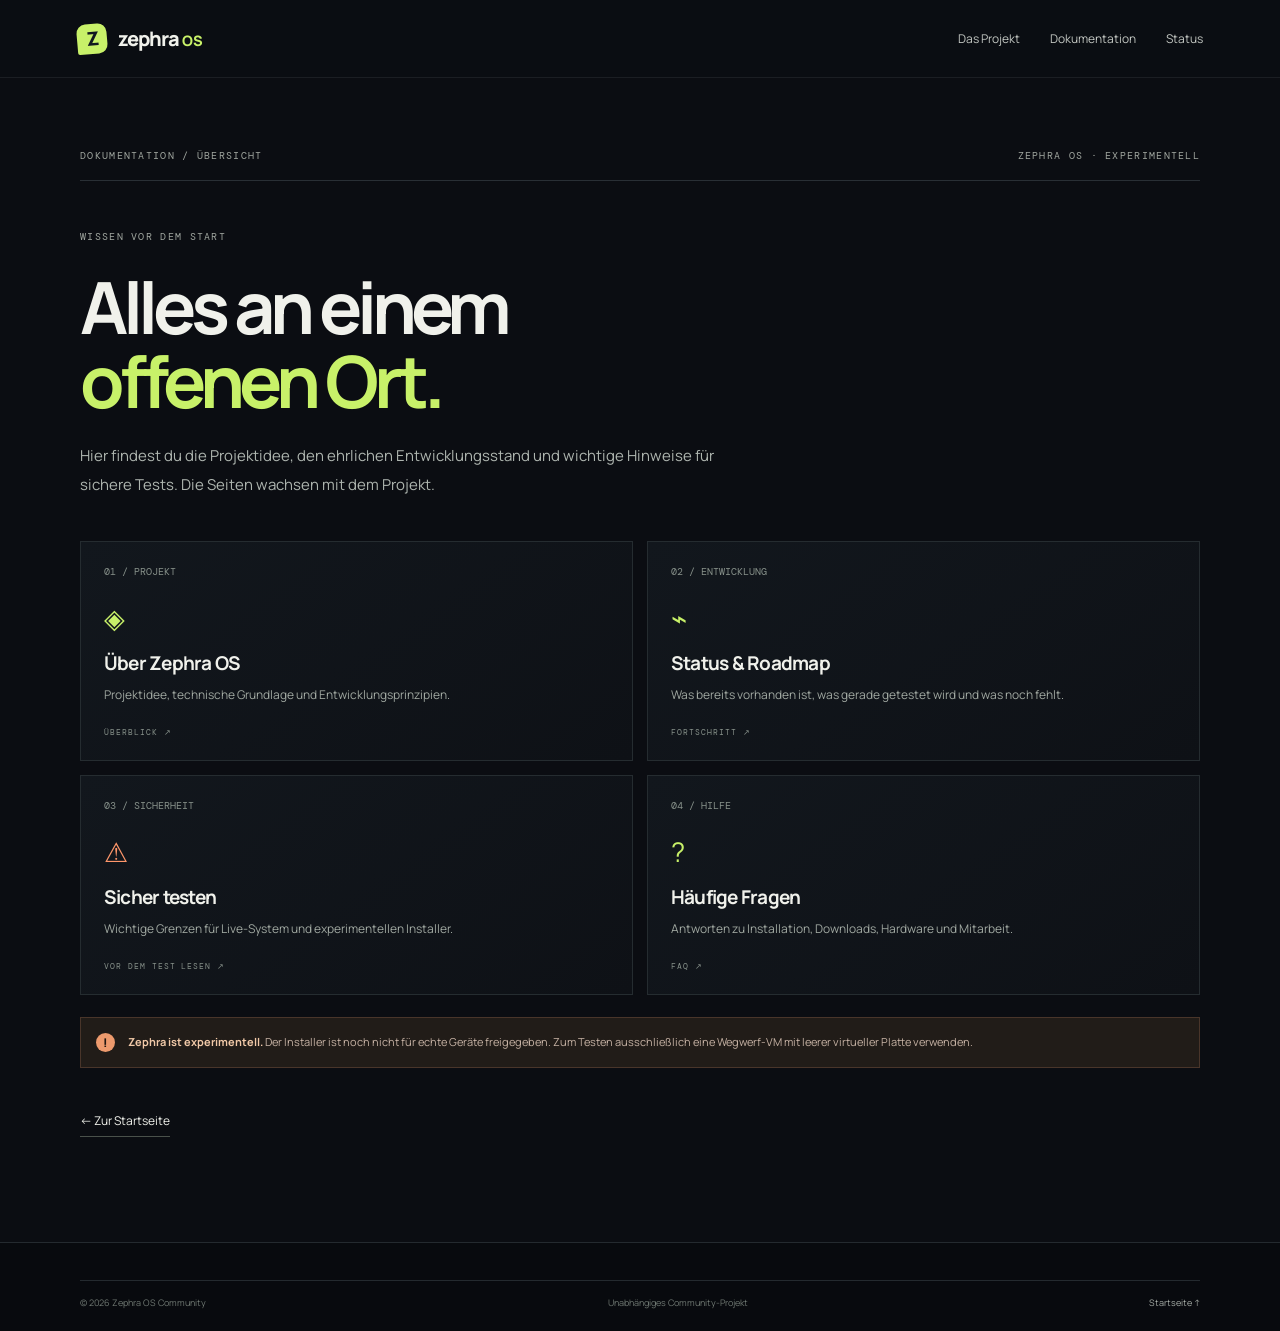
==== website/docs/index.html @ 23c3d2d5 "Add Zephra OS website" ====
<!doctype html>
<html lang="de"><head><meta charset="utf-8"/><meta name="viewport" content="width=device-width, initial-scale=1"/><meta name="description" content="Dokumentation, Projektstatus und sichere Testhinweise für Zephra OS."/><meta name="theme-color" content="#0b0d12"/><title>Dokumentation — Zephra OS</title><link rel="canonical" href="https://zephtor.org/docs/"/><link rel="icon" href="../assets/favicon.svg" type="image/svg+xml"/><link rel="preconnect" href="https://fonts.googleapis.com"/><link rel="preconnect" href="https://fonts.gstatic.com" crossorigin/><link href="https://fonts.googleapis.com/css2?family=DM+Mono:wght@400;500&family=Manrope:wght@400;500;600;700;800&display=swap" rel="stylesheet"/><link rel="stylesheet" href="../styles.css"/><script src="../script.js" defer></script></head>
<body><a class="skip-link" href="#main">Zum Inhalt springen</a><header class="site-header"><a class="brand" href="../"><span class="brand-mark" aria-hidden="true">Z</span><span>zephra<span class="brand-os">OS</span></span></a><button class="menu-toggle" type="button" aria-expanded="false" aria-controls="site-nav" aria-label="Menü öffnen"><span></span><span></span><span></span></button><nav class="site-nav" id="site-nav" aria-label="Hauptnavigation"><a href="../#vision">Das Projekt</a><a href="./">Dokumentation</a><a href="../#status">Status</a></nav></header>
<main class="section-wrap doc-page" id="main"><div class="section-kicker"><span>DOKUMENTATION / ÜBERSICHT</span><span>ZEPhRA OS · EXPERIMENTELL</span></div><div class="doc-intro"><p class="eyebrow">WISSEN VOR DEM START</p><h1>Alles an einem<br/><span class="accent-text">offenen Ort.</span></h1><p class="doc-lead">Hier findest du die Projektidee, den ehrlichen Entwicklungsstand und wichtige Hinweise für sichere Tests. Die Seiten wachsen mit dem Projekt.</p></div><div class="doc-card-grid"><a class="doc-card" href="about.html"><span class="feature-number">01 / PROJEKT</span><span class="doc-card-icon">◈</span><h2>Über Zephra OS</h2><p>Projektidee, technische Grundlage und Entwicklungsprinzipien.</p><span class="card-tag">ÜBERBLICK ↗</span></a><a class="doc-card" href="status.html"><span class="feature-number">02 / ENTWICKLUNG</span><span class="doc-card-icon">⌁</span><h2>Status & Roadmap</h2><p>Was bereits vorhanden ist, was gerade getestet wird und was noch fehlt.</p><span class="card-tag">FORTSCHRITT ↗</span></a><a class="doc-card doc-card-warning" href="testing.html"><span class="feature-number">03 / SICHERHEIT</span><span class="doc-card-icon">⚠</span><h2>Sicher testen</h2><p>Wichtige Grenzen für Live-System und experimentellen Installer.</p><span class="card-tag">VOR DEM TEST LESEN ↗</span></a><a class="doc-card" href="faq.html"><span class="feature-number">04 / HILFE</span><span class="doc-card-icon">?</span><h2>Häufige Fragen</h2><p>Antworten zu Installation, Downloads, Hardware und Mitarbeit.</p><span class="card-tag">FAQ ↗</span></a></div><div class="safety-note"><span aria-hidden="true">!</span><p><strong>Zephra ist experimentell.</strong> Der Installer ist noch nicht für echte Geräte freigegeben. Zum Testen ausschließlich eine Wegwerf-VM mit leerer virtueller Platte verwenden.</p></div><p class="doc-back"><a class="text-link" href="../">← Zur Startseite</a></p></main><footer class="site-footer"><div class="footer-bottom"><span>© <span id="year">
2026</span> Zephra OS Community</span><span>Unabhängiges Community-Projekt</span><a href="../">Startseite ↑</a></div></footer></body></html>
---- website/styles.css ----
/* Zephra OS — responsive, static website styles. */
:root{color-scheme:dark;--bg:#0b0d12;--panel:#11151c;--text:#f0f1eb;--muted:#a0a69f;--line:#292f35;--lime:#c8f169;--mint:#91e5ba;--orange:#ff976b;--font:'Manrope',system-ui,sans-serif;--mono:'DM Mono',monospace}*{box-sizing:border-box}html{scroll-behavior:smooth;scroll-padding-top:90px}body{margin:0;background:var(--bg);color:var(--text);font-family:var(--font);font-size:15px;line-height:1.65;-webkit-font-smoothing:antialiased}a{color:inherit;text-decoration:none}button{font:inherit}a:focus-visible,button:focus-visible,summary:focus-visible{outline:2px solid var(--lime);outline-offset:4px}.skip-link{position:absolute;left:12px;top:-60px;z-index:20;background:var(--lime);color:#111;padding:10px 16px}.skip-link:focus{top:12px}.sr-only{position:absolute;width:1px;height:1px;padding:0;margin:-1px;overflow:hidden;clip:rect(0,0,0,0);white-space:nowrap;border:0}.site-header{height:78px;padding:0 clamp(22px,6vw,100px);display:flex;align-items:center;justify-content:space-between;border-bottom:1px solid rgba(255,255,255,.07);position:relative;z-index:10;background:rgba(11,13,18,.96)}.brand{display:inline-flex;align-items:center;gap:11px;font-size:20px;font-weight:800;letter-spacing:-1px}.brand-mark{width:30px;height:30px;display:grid;place-items:center;background:var(--lime);color:#111820;border-radius:9px 9px 9px 2px;font-weight:800;font-size:19px;transform:rotate(-5deg)}.brand-os{color:var(--lime);font-size:.72em;margin-left:3px;letter-spacing:.04em}.site-nav{display:flex;align-items:center;gap:30px;color:#c3c7c2;font-size:12px}.site-nav>a:not(.nav-cta):hover,.footer-links a:hover{color:var(--lime)}.nav-cta{border:1px solid #3b4144;border-radius:5px;padding:9px 15px;color:var(--text)}.nav-cta span{color:var(--lime);margin-left:8px}.menu-toggle{display:none}.section-wrap{width:min(1120px,calc(100% - 48px));margin-inline:auto}.hero{min-height:610px;padding:102px 0 70px;position:relative;display:grid;grid-template-columns:1.02fr .98fr;align-items:center;overflow:hidden}.hero-copy{position:relative;z-index:2}.eyebrow,.section-kicker{font-family:var(--mono);font-size:10px;letter-spacing:.13em;color:var(--muted);text-transform:uppercase}.eyebrow{display:flex;align-items:center;gap:10px;margin:0 0 25px}.live-dot,.badge-dot{display:inline-block;width:7px;height:7px;border-radius:50%;background:var(--lime);box-shadow:0 0 12px #c8f16977}.hero h1{font-size:clamp(54px,7vw,88px);line-height:.99;letter-spacing:-.075em;margin:0 0 25px;font-weight:700}.hero h1 span,.accent-text{color:var(--lime)}.hero-lead{font-size:16px;line-height:1.8;max-width:490px;color:#b6bcb6;margin:0}.hero-actions{display:flex;align-items:center;gap:20px;margin-top:31px}.button{display:inline-flex;align-items:center;gap:21px;padding:13px 18px;border-radius:4px;font-size:12px;font-weight:700;transition:transform .2s,background .2s}.button:hover{transform:translateY(-2px)}.button-primary{background:var(--lime);color:#11180d}.button-primary span{font-size:17px}.button-quiet{color:#d4d8d2;padding-inline:4px}.hero-note{margin-top:28px;font-size:11px;color:#89918c}.hero-note span{color:var(--orange);padding-right:7px}.hero-art{height:410px;position:relative;display:grid;place-items:center;isolation:isolate}.hero-art:before{content:"";position:absolute;inset:17% 8%;z-index:-1;background:radial-gradient(ellipse at center,#79bc9b19,transparent 66%)}.orbit{position:absolute;border:1px solid rgba(190,223,196,.12);border-radius:50%;transform:rotate(-25deg)}.orbit-one{width:350px;height:170px}.orbit-two{width:410px;height:220px;transform:rotate(29deg)}.orbit-three{width:280px;height:280px;border-style:dashed;opacity:.55}.planet{width:170px;height:170px;position:relative;border-radius:50%;display:grid;place-items:center;background:radial-gradient(circle at 35% 26%,#e7ffae 0,#c8f169 23%,#6eaa77 65%,#34564d 100%);box-shadow:0 0 80px #a9e98630,inset -16px -20px 35px #193a3880,inset 10px 9px 20px #fff4}.planet:before,.planet:after{content:"";position:absolute;border-radius:50%;background:#244d43;opacity:.45;filter:blur(1px)}.planet:before{width:44px;height:21px;left:26px;top:48px;transform:rotate(-30deg)}.planet:after{width:27px;height:16px;right:31px;bottom:39px}.planet-core{font-size:66px;line-height:1;font-weight:800;letter-spacing:-.1em;color:#17251d;text-shadow:0 1px #fff4;transform:rotate(-8deg);z-index:1}.planet-glint{position:absolute;left:34px;top:22px;width:28px;height:12px;background:#fff9;border-radius:100%;filter:blur(7px);transform:rotate(-36deg)}.star{position:absolute;color:var(--lime)}.star-a{top:18%;right:22%;font-size:23px}.star-b{bottom:19%;left:13%;font-size:17px;color:var(--mint)}.star-c{top:27%;left:15%;font-size:45px;color:#f3a980}.art-label{position:absolute;font-family:var(--mono);font-size:9px;letter-spacing:.11em;color:#9ba69f}.art-label span{color:var(--lime);padding-left:7px}.label-top{top:17%;left:7%}.label-bottom{bottom:17%;right:7%}.hero-index{position:absolute;bottom:23px;left:0;display:flex;align-items:center;gap:13px;color:#77817b;font:9px var(--mono);letter-spacing:.12em}.hero-index>span:first-child{color:var(--lime)}.index-line{width:36px;height:1px;background:#48504a}.ticker{overflow:hidden;border-block:1px solid var(--line);background:#0e1116}.ticker-track{display:flex;align-items:center;justify-content:space-around;gap:40px;min-width:780px;padding:15px;color:#a5aaa5;font:10px var(--mono);letter-spacing:.16em}.ticker i{font-style:normal;color:var(--lime);font-size:15px}.vision-section{padding-top:104px;padding-bottom:105px}.section-kicker{display:flex;justify-content:space-between;border-bottom:1px solid var(--line);padding-bottom:15px}.vision-grid{display:grid;grid-template-columns:1fr .8fr;gap:8%;align-items:end;padding:43px 0 58px}.vision-grid h2,.status-heading h2,.docs-cta h2,.faq-preview-grid h2{font-size:clamp(39px,5vw,61px);letter-spacing:-.065em;line-height:1.06;margin:0;font-weight:600}.vision-grid h2 em,.status-heading h2 em,.docs-cta h2 em,.faq-preview-grid h2 em{color:var(--lime);font-style:normal}.vision-copy p{color:#aeb5af;font-size:14px;line-height:1.85;margin:0 0 19px;max-width:470px}.text-link{display:inline-block;font-size:12px;color:var(--text);border-bottom:1px solid #4a514b;padding-bottom:5px}.text-link span{color:var(--lime);padding-left:10px}.feature-grid{display:grid;grid-template-columns:repeat(3,1fr);gap:14px}.feature-card{min-height:235px;padding:23px 22px 20px;border:1px solid #252c30;background:linear-gradient(145deg,#12171d,#0e1116);position:relative}.feature-number{font:10px var(--mono);color:#87918a}.feature-icon{height:48px;display:flex;align-items:center;font-size:31px;color:var(--lime);margin-top:15px}.icon-window{color:#a5e3bf}.icon-crosshair{color:#d0f17e}.icon-pulse{color:#ff9a72}.feature-card h3{font-size:15px;margin:10px 0 8px;letter-spacing:-.03em}.feature-card p{font-size:11px;color:#9da69f;line-height:1.8;margin:0 0 28px}.card-tag{font:8px var(--mono);color:#87918a;letter-spacing:.12em}.status-section{background:#11151a;border-block:1px solid #22282d;padding:78px 0 82px}.status-inner .section-kicker{border-color:#2a3136}.status-heading{display:flex;justify-content:space-between;align-items:end;padding:43px 0 33px}.status-heading>div:first-child>p,.docs-cta>div>p{max-width:435px;color:#a5ada6;font-size:13px;line-height:1.8;margin:16px 0 0}.status-badge{font:9px var(--mono);letter-spacing:.12em;color:#aeb8b0;border:1px solid #353e3a;padding:13px 15px;line-height:2}.status-badge .badge-dot{margin-right:7px;width:6px;height:6px}.status-badge strong{font-weight:400;color:var(--lime);letter-spacing:.04em}.status-list{border-top:1px solid #30373b}.status-row{display:grid;grid-template-columns:38px 1fr auto;align-items:center;gap:15px;padding:19px 7px;border-bottom:1px solid #30373b}.status-symbol{font-size:16px}.status-symbol.done{color:var(--mint)}.status-symbol.progress{color:var(--orange)}.status-symbol.todo{color:#77817a}.status-row h3{font-size:13px;margin:0 0 3px}.status-row p{font-size:11px;color:#929b94;margin:0}.status-label{font:8px var(--mono);letter-spacing:.08em;color:var(--mint);text-align:right}.status-warn{color:var(--orange)}.status-muted{color:#87918a}.safety-note{display:flex;gap:13px;align-items:flex-start;margin-top:22px;padding:15px;background:#211c18;border:1px solid #49352a;color:#c6b2a4}.safety-note>span{display:grid;place-items:center;flex:0 0 19px;height:19px;border-radius:50%;background:#ed9a6d;color:#211711;font-weight:800;font-size:12px}.safety-note p{font-size:11px;line-height:1.7;margin:0}.safety-note strong{color:#f1c9a8}.safety-note a{color:#f1c9a8;text-decoration:underline;text-underline-offset:3px}.status-link{margin-top:22px}.docs-section{padding-top:95px;padding-bottom:100px}.docs-cta{display:flex;justify-content:space-between;align-items:center;padding-top:42px;gap:35px}.cta-actions{display:flex;align-items:center;gap:20px;flex-wrap:wrap;justify-content:flex-end;flex-shrink:0}.faq-preview{background:#0e1116;border-block:1px solid #22282d;padding:76px 0 82px}.faq-preview-grid{display:grid;grid-template-columns:.8fr 1.2fr;gap:9%;padding-top:40px}.faq-preview-grid>div{display:grid;gap:0}.faq-preview details,.faq-list details{border-bottom:1px solid #30373b;padding:16px 0}.faq-preview details:first-child,.faq-list details:first-child{border-top:1px solid #30373b}.faq-preview summary,.faq-list summary{cursor:pointer;list-style:none;font-size:13px;font-weight:600;position:relative;padding-right:28px}.faq-preview summary::-webkit-details-marker,.faq-list summary::-webkit-details-marker{display:none}.faq-preview summary:after,.faq-list summary:after{content:'+';position:absolute;right:4px;top:-3px;color:var(--lime);font:20px var(--mono)}.faq-preview details[open] summary:after,.faq-list details[open] summary:after{content:'−'}.faq-preview details p,.faq-list details p{font-size:12px;line-height:1.85;color:#a3aaa4;margin:12px 25px 0 0}.faq-preview .text-link{justify-self:start;margin-top:23px}.site-footer{padding:37px clamp(24px,6vw,100px) 20px;background:#080a0e;border-top:1px solid #242a2f}.footer-main{max-width:1120px;margin:0 auto 32px;display:grid;grid-template-columns:1fr 1.2fr 1.5fr;align-items:center;gap:24px}.footer-main>p{font-size:11px;line-height:1.8;color:#818b84}.footer-links{display:flex;justify-content:flex-end;gap:16px;flex-wrap:wrap;font-size:10px;color:#a7aea8}.footer-bottom{max-width:1120px;margin:auto;border-top:1px solid #242a2f;padding-top:15px;display:flex;justify-content:space-between;gap:15px;color:#6f7872;font-size:9px}.footer-bottom a{color:#a7aea8}.doc-page{padding-top:70px;padding-bottom:90px}.doc-intro{max-width:760px;padding:48px 0 42px}.doc-intro h1,.doc-article h1{font-size:clamp(44px,7vw,72px);line-height:1.03;letter-spacing:-.07em;margin:0 0 24px}.doc-lead{max-width:680px;color:#aeb5af;font-size:15px;line-height:1.9;margin:0}.doc-card-grid{display:grid;grid-template-columns:repeat(2,1fr);gap:14px}.doc-card{min-height:220px;padding:23px;border:1px solid #252c30;background:linear-gradient(145deg,#12171d,#0e1116);display:flex;flex-direction:column;align-items:flex-start;transition:border-color .2s,transform .2s}.doc-card:hover{border-color:#67744f;transform:translateY(-2px)}.doc-card-icon{font-size:27px;color:var(--lime);margin:18px 0 3px}.doc-card-warning .doc-card-icon{color:var(--orange)}.doc-card h2{font-size:19px;letter-spacing:-.04em;margin:4px 0 5px}.doc-card p{font-size:12px;color:#a0a8a1;line-height:1.8;margin:0 0 18px}.doc-card .card-tag{margin-top:auto}.doc-article{max-width:760px;margin:45px auto}.doc-article>h2{font-size:22px;letter-spacing:-.04em;margin:40px 0 12px}.doc-article>p:not(.eyebrow):not(.doc-lead):not(.doc-back){color:#aab1aa;line-height:1.9}.doc-article ul{padding-left:22px;color:#aab1aa;line-height:2}.doc-article pre{overflow:auto;background:#11151a;border:1px solid #30373b;padding:18px;color:var(--lime);font:12px var(--mono)}.doc-back{margin-top:40px}.faq-list{margin:32px 0}.faq-list details{padding:19px 0}.faq-list summary{font-size:14px}.faq-list details p{font-size:13px}.doc-article .safety-note p{margin:0;color:#c6b2a4}.doc-article .safety-note strong{color:#f1c9a8}
@media(max-width:850px){.site-nav{gap:17px;font-size:11px}.footer-main{grid-template-columns:1fr 1fr}.footer-links{grid-column:1/-1;justify-content:flex-start}.hero{grid-template-columns:1fr 1fr}.hero h1{font-size:clamp(52px,7vw,72px)}}
@media(max-width:700px){html{scroll-padding-top:75px}.site-header{height:68px;padding-inline:22px}.menu-toggle{display:flex;width:38px;height:38px;border:1px solid #343a3e;border-radius:4px;background:none;flex-direction:column;align-items:center;justify-content:center;gap:5px;color:var(--text)}.menu-toggle>span{width:16px;height:1px;background:#d5d9d3}.site-nav{display:none;position:absolute;top:67px;left:0;right:0;background:#0e1116;padding:20px 24px 24px;align-items:stretch;flex-direction:column;gap:18px;border-bottom:1px solid #30363a;font-size:13px}.site-nav.open{display:flex}.nav-cta{align-self:flex-start}.section-wrap{width:calc(100% - 42px)}.hero{padding-top:73px;min-height:auto;grid-template-columns:1fr;gap:12px}.hero h1{font-size:clamp(55px,14vw,78px)}.hero-lead{font-size:14px}.hero-art{height:330px;grid-row:2}.hero-index{bottom:15px}.orbit-one{width:280px;height:135px}.orbit-two{width:330px;height:180px}.orbit-three{width:240px;height:240px}.planet{width:135px;height:135px}.planet-core{font-size:55px}.art-label{font-size:8px}.vision-section{padding-top:70px;padding-bottom:72px}.section-kicker{font-size:8px;letter-spacing:.08em;gap:15px}.vision-grid{grid-template-columns:1fr;gap:22px;padding:32px 0 38px}.vision-grid h2,.status-heading h2,.docs-cta h2,.faq-preview-grid h2{font-size:45px}.feature-grid{grid-template-columns:1fr}.feature-card{min-height:0}.feature-card p{max-width:440px}.status-section{padding:64px 0}.status-heading{align-items:flex-start;gap:22px;flex-direction:column;padding:32px 0}.status-badge{align-self:flex-start}.status-row{grid-template-columns:25px 1fr;gap:10px}.status-label{grid-column:2;text-align:left;margin-top:2px}.docs-section{padding-top:68px;padding-bottom:72px}.docs-cta{align-items:flex-start;flex-direction:column;gap:25px;padding-top:32px}.cta-actions{justify-content:flex-start}.faq-preview{padding:64px 0}.faq-preview-grid{grid-template-columns:1fr;gap:24px;padding-top:32px}.footer-main{grid-template-columns:1fr;gap:12px}.footer-links{grid-column:auto;justify-content:flex-start;flex-wrap:wrap}.footer-bottom{flex-direction:column;gap:8px}.ticker-track{justify-content:flex-start;gap:25px}.hero-actions{gap:12px;flex-wrap:wrap}.doc-page{padding-top:52px;padding-bottom:65px}.doc-intro{padding:35px 0}.doc-card-grid{grid-template-columns:1fr}.doc-card{min-height:190px}.doc-article{margin:35px auto}.doc-article h1{font-size:clamp(43px,12vw,65px)}}
@media(prefers-reduced-motion:reduce){*,*::before,*::after{scroll-behavior:auto!important;transition:none!important}}
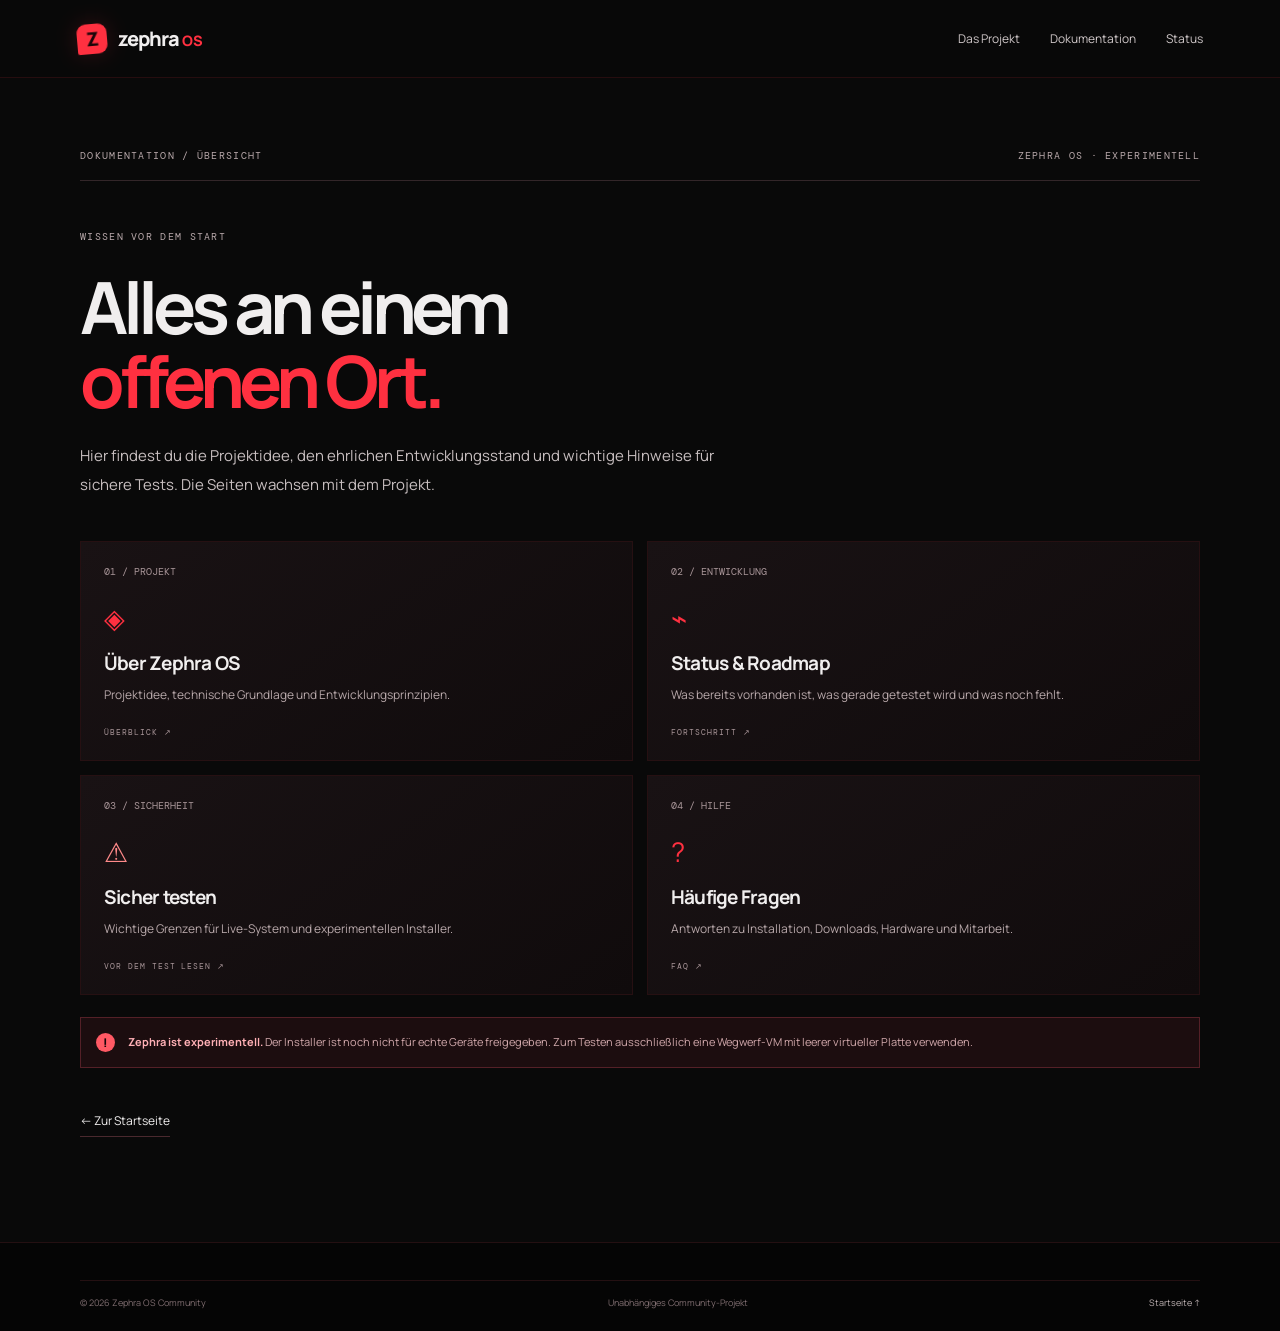
==== commit f837fad4: "Fix favicon links and cache refresh" ====
--- a/website/docs/index.html
+++ b/website/docs/index.html
@@ -1,5 +1,5 @@
 <!doctype html>
-<html lang="de"><head><meta charset="utf-8"/><meta name="viewport" content="width=device-width, initial-scale=1"/><meta name="description" content="Dokumentation, Projektstatus und sichere Testhinweise für Zephra OS."/><meta name="theme-color" content="#0b0d12"/><title>Dokumentation — Zephra OS</title><link rel="canonical" href="https://zephtor.org/docs/"/><link rel="icon" href="../assets/favicon.svg" type="image/svg+xml"/><link rel="preconnect" href="https://fonts.googleapis.com"/><link rel="preconnect" href="https://fonts.gstatic.com" crossorigin/><link href="https://fonts.googleapis.com/css2?family=DM+Mono:wght@400;500&family=Manrope:wght@400;500;600;700;800&display=swap" rel="stylesheet"/><link rel="stylesheet" href="../styles.css"/><script src="../script.js" defer></script></head>
+<html lang="de"><head><meta charset="utf-8"/><meta name="viewport" content="width=device-width, initial-scale=1"/><meta name="description" content="Dokumentation, Projektstatus und sichere Testhinweise für Zephra OS."/><meta name="theme-color" content="#090909"/><title>Dokumentation — Zephra OS</title><link rel="canonical" href="https://zephtor.org/docs/"/><link rel="icon" href="../assets/favicon.svg?v=2" type="image/svg+xml"/><link rel="preconnect" href="https://fonts.googleapis.com"/><link rel="preconnect" href="https://fonts.gstatic.com" crossorigin/><link href="https://fonts.googleapis.com/css2?family=DM+Mono:wght@400;500&family=Manrope:wght@400;500;600;700;800&display=swap" rel="stylesheet"/><link rel="stylesheet" href="../styles.css"/><script src="../script.js" defer></script></head>
 <body><a class="skip-link" href="#main">Zum Inhalt springen</a><header class="site-header"><a class="brand" href="../"><span class="brand-mark" aria-hidden="true">Z</span><span>zephra<span class="brand-os">OS</span></span></a><button class="menu-toggle" type="button" aria-expanded="false" aria-controls="site-nav" aria-label="Menü öffnen"><span></span><span></span><span></span></button><nav class="site-nav" id="site-nav" aria-label="Hauptnavigation"><a href="../#vision">Das Projekt</a><a href="./">Dokumentation</a><a href="../#status">Status</a></nav></header>
 <main class="section-wrap doc-page" id="main"><div class="section-kicker"><span>DOKUMENTATION / ÜBERSICHT</span><span>ZEPhRA OS · EXPERIMENTELL</span></div><div class="doc-intro"><p class="eyebrow">WISSEN VOR DEM START</p><h1>Alles an einem<br/><span class="accent-text">offenen Ort.</span></h1><p class="doc-lead">Hier findest du die Projektidee, den ehrlichen Entwicklungsstand und wichtige Hinweise für sichere Tests. Die Seiten wachsen mit dem Projekt.</p></div><div class="doc-card-grid"><a class="doc-card" href="about.html"><span class="feature-number">01 / PROJEKT</span><span class="doc-card-icon">◈</span><h2>Über Zephra OS</h2><p>Projektidee, technische Grundlage und Entwicklungsprinzipien.</p><span class="card-tag">ÜBERBLICK ↗</span></a><a class="doc-card" href="status.html"><span class="feature-number">02 / ENTWICKLUNG</span><span class="doc-card-icon">⌁</span><h2>Status & Roadmap</h2><p>Was bereits vorhanden ist, was gerade getestet wird und was noch fehlt.</p><span class="card-tag">FORTSCHRITT ↗</span></a><a class="doc-card doc-card-warning" href="testing.html"><span class="feature-number">03 / SICHERHEIT</span><span class="doc-card-icon">⚠</span><h2>Sicher testen</h2><p>Wichtige Grenzen für Live-System und experimentellen Installer.</p><span class="card-tag">VOR DEM TEST LESEN ↗</span></a><a class="doc-card" href="faq.html"><span class="feature-number">04 / HILFE</span><span class="doc-card-icon">?</span><h2>Häufige Fragen</h2><p>Antworten zu Installation, Downloads, Hardware und Mitarbeit.</p><span class="card-tag">FAQ ↗</span></a></div><div class="safety-note"><span aria-hidden="true">!</span><p><strong>Zephra ist experimentell.</strong> Der Installer ist noch nicht für echte Geräte freigegeben. Zum Testen ausschließlich eine Wegwerf-VM mit leerer virtueller Platte verwenden.</p></div><p class="doc-back"><a class="text-link" href="../">← Zur Startseite</a></p></main><footer class="site-footer"><div class="footer-bottom"><span>© <span id="year">
 2026</span> Zephra OS Community</span><span>Unabhängiges Community-Projekt</span><a href="../">Startseite ↑</a></div></footer></body></html>
--- a/website/styles.css
+++ b/website/styles.css
@@ -1,5 +1,57 @@
 /* Zephra OS — responsive, static website styles. */
-:root{color-scheme:dark;--bg:#0b0d12;--panel:#11151c;--text:#f0f1eb;--muted:#a0a69f;--line:#292f35;--lime:#c8f169;--mint:#91e5ba;--orange:#ff976b;--font:'Manrope',system-ui,sans-serif;--mono:'DM Mono',monospace}*{box-sizing:border-box}html{scroll-behavior:smooth;scroll-padding-top:90px}body{margin:0;background:var(--bg);color:var(--text);font-family:var(--font);font-size:15px;line-height:1.65;-webkit-font-smoothing:antialiased}a{color:inherit;text-decoration:none}button{font:inherit}a:focus-visible,button:focus-visible,summary:focus-visible{outline:2px solid var(--lime);outline-offset:4px}.skip-link{position:absolute;left:12px;top:-60px;z-index:20;background:var(--lime);color:#111;padding:10px 16px}.skip-link:focus{top:12px}.sr-only{position:absolute;width:1px;height:1px;padding:0;margin:-1px;overflow:hidden;clip:rect(0,0,0,0);white-space:nowrap;border:0}.site-header{height:78px;padding:0 clamp(22px,6vw,100px);display:flex;align-items:center;justify-content:space-between;border-bottom:1px solid rgba(255,255,255,.07);position:relative;z-index:10;background:rgba(11,13,18,.96)}.brand{display:inline-flex;align-items:center;gap:11px;font-size:20px;font-weight:800;letter-spacing:-1px}.brand-mark{width:30px;height:30px;display:grid;place-items:center;background:var(--lime);color:#111820;border-radius:9px 9px 9px 2px;font-weight:800;font-size:19px;transform:rotate(-5deg)}.brand-os{color:var(--lime);font-size:.72em;margin-left:3px;letter-spacing:.04em}.site-nav{display:flex;align-items:center;gap:30px;color:#c3c7c2;font-size:12px}.site-nav>a:not(.nav-cta):hover,.footer-links a:hover{color:var(--lime)}.nav-cta{border:1px solid #3b4144;border-radius:5px;padding:9px 15px;color:var(--text)}.nav-cta span{color:var(--lime);margin-left:8px}.menu-toggle{display:none}.section-wrap{width:min(1120px,calc(100% - 48px));margin-inline:auto}.hero{min-height:610px;padding:102px 0 70px;position:relative;display:grid;grid-template-columns:1.02fr .98fr;align-items:center;overflow:hidden}.hero-copy{position:relative;z-index:2}.eyebrow,.section-kicker{font-family:var(--mono);font-size:10px;letter-spacing:.13em;color:var(--muted);text-transform:uppercase}.eyebrow{display:flex;align-items:center;gap:10px;margin:0 0 25px}.live-dot,.badge-dot{display:inline-block;width:7px;height:7px;border-radius:50%;background:var(--lime);box-shadow:0 0 12px #c8f16977}.hero h1{font-size:clamp(54px,7vw,88px);line-height:.99;letter-spacing:-.075em;margin:0 0 25px;font-weight:700}.hero h1 span,.accent-text{color:var(--lime)}.hero-lead{font-size:16px;line-height:1.8;max-width:490px;color:#b6bcb6;margin:0}.hero-actions{display:flex;align-items:center;gap:20px;margin-top:31px}.button{display:inline-flex;align-items:center;gap:21px;padding:13px 18px;border-radius:4px;font-size:12px;font-weight:700;transition:transform .2s,background .2s}.button:hover{transform:translateY(-2px)}.button-primary{background:var(--lime);color:#11180d}.button-primary span{font-size:17px}.button-quiet{color:#d4d8d2;padding-inline:4px}.hero-note{margin-top:28px;font-size:11px;color:#89918c}.hero-note span{color:var(--orange);padding-right:7px}.hero-art{height:410px;position:relative;display:grid;place-items:center;isolation:isolate}.hero-art:before{content:"";position:absolute;inset:17% 8%;z-index:-1;background:radial-gradient(ellipse at center,#79bc9b19,transparent 66%)}.orbit{position:absolute;border:1px solid rgba(190,223,196,.12);border-radius:50%;transform:rotate(-25deg)}.orbit-one{width:350px;height:170px}.orbit-two{width:410px;height:220px;transform:rotate(29deg)}.orbit-three{width:280px;height:280px;border-style:dashed;opacity:.55}.planet{width:170px;height:170px;position:relative;border-radius:50%;display:grid;place-items:center;background:radial-gradient(circle at 35% 26%,#e7ffae 0,#c8f169 23%,#6eaa77 65%,#34564d 100%);box-shadow:0 0 80px #a9e98630,inset -16px -20px 35px #193a3880,inset 10px 9px 20px #fff4}.planet:before,.planet:after{content:"";position:absolute;border-radius:50%;background:#244d43;opacity:.45;filter:blur(1px)}.planet:before{width:44px;height:21px;left:26px;top:48px;transform:rotate(-30deg)}.planet:after{width:27px;height:16px;right:31px;bottom:39px}.planet-core{font-size:66px;line-height:1;font-weight:800;letter-spacing:-.1em;color:#17251d;text-shadow:0 1px #fff4;transform:rotate(-8deg);z-index:1}.planet-glint{position:absolute;left:34px;top:22px;width:28px;height:12px;background:#fff9;border-radius:100%;filter:blur(7px);transform:rotate(-36deg)}.star{position:absolute;color:var(--lime)}.star-a{top:18%;right:22%;font-size:23px}.star-b{bottom:19%;left:13%;font-size:17px;color:var(--mint)}.star-c{top:27%;left:15%;font-size:45px;color:#f3a980}.art-label{position:absolute;font-family:var(--mono);font-size:9px;letter-spacing:.11em;color:#9ba69f}.art-label span{color:var(--lime);padding-left:7px}.label-top{top:17%;left:7%}.label-bottom{bottom:17%;right:7%}.hero-index{position:absolute;bottom:23px;left:0;display:flex;align-items:center;gap:13px;color:#77817b;font:9px var(--mono);letter-spacing:.12em}.hero-index>span:first-child{color:var(--lime)}.index-line{width:36px;height:1px;background:#48504a}.ticker{overflow:hidden;border-block:1px solid var(--line);background:#0e1116}.ticker-track{display:flex;align-items:center;justify-content:space-around;gap:40px;min-width:780px;padding:15px;color:#a5aaa5;font:10px var(--mono);letter-spacing:.16em}.ticker i{font-style:normal;color:var(--lime);font-size:15px}.vision-section{padding-top:104px;padding-bottom:105px}.section-kicker{display:flex;justify-content:space-between;border-bottom:1px solid var(--line);padding-bottom:15px}.vision-grid{display:grid;grid-template-columns:1fr .8fr;gap:8%;align-items:end;padding:43px 0 58px}.vision-grid h2,.status-heading h2,.docs-cta h2,.faq-preview-grid h2{font-size:clamp(39px,5vw,61px);letter-spacing:-.065em;line-height:1.06;margin:0;font-weight:600}.vision-grid h2 em,.status-heading h2 em,.docs-cta h2 em,.faq-preview-grid h2 em{color:var(--lime);font-style:normal}.vision-copy p{color:#aeb5af;font-size:14px;line-height:1.85;margin:0 0 19px;max-width:470px}.text-link{display:inline-block;font-size:12px;color:var(--text);border-bottom:1px solid #4a514b;padding-bottom:5px}.text-link span{color:var(--lime);padding-left:10px}.feature-grid{display:grid;grid-template-columns:repeat(3,1fr);gap:14px}.feature-card{min-height:235px;padding:23px 22px 20px;border:1px solid #252c30;background:linear-gradient(145deg,#12171d,#0e1116);position:relative}.feature-number{font:10px var(--mono);color:#87918a}.feature-icon{height:48px;display:flex;align-items:center;font-size:31px;color:var(--lime);margin-top:15px}.icon-window{color:#a5e3bf}.icon-crosshair{color:#d0f17e}.icon-pulse{color:#ff9a72}.feature-card h3{font-size:15px;margin:10px 0 8px;letter-spacing:-.03em}.feature-card p{font-size:11px;color:#9da69f;line-height:1.8;margin:0 0 28px}.card-tag{font:8px var(--mono);color:#87918a;letter-spacing:.12em}.status-section{background:#11151a;border-block:1px solid #22282d;padding:78px 0 82px}.status-inner .section-kicker{border-color:#2a3136}.status-heading{display:flex;justify-content:space-between;align-items:end;padding:43px 0 33px}.status-heading>div:first-child>p,.docs-cta>div>p{max-width:435px;color:#a5ada6;font-size:13px;line-height:1.8;margin:16px 0 0}.status-badge{font:9px var(--mono);letter-spacing:.12em;color:#aeb8b0;border:1px solid #353e3a;padding:13px 15px;line-height:2}.status-badge .badge-dot{margin-right:7px;width:6px;height:6px}.status-badge strong{font-weight:400;color:var(--lime);letter-spacing:.04em}.status-list{border-top:1px solid #30373b}.status-row{display:grid;grid-template-columns:38px 1fr auto;align-items:center;gap:15px;padding:19px 7px;border-bottom:1px solid #30373b}.status-symbol{font-size:16px}.status-symbol.done{color:var(--mint)}.status-symbol.progress{color:var(--orange)}.status-symbol.todo{color:#77817a}.status-row h3{font-size:13px;margin:0 0 3px}.status-row p{font-size:11px;color:#929b94;margin:0}.status-label{font:8px var(--mono);letter-spacing:.08em;color:var(--mint);text-align:right}.status-warn{color:var(--orange)}.status-muted{color:#87918a}.safety-note{display:flex;gap:13px;align-items:flex-start;margin-top:22px;padding:15px;background:#211c18;border:1px solid #49352a;color:#c6b2a4}.safety-note>span{display:grid;place-items:center;flex:0 0 19px;height:19px;border-radius:50%;background:#ed9a6d;color:#211711;font-weight:800;font-size:12px}.safety-note p{font-size:11px;line-height:1.7;margin:0}.safety-note strong{color:#f1c9a8}.safety-note a{color:#f1c9a8;text-decoration:underline;text-underline-offset:3px}.status-link{margin-top:22px}.docs-section{padding-top:95px;padding-bottom:100px}.docs-cta{display:flex;justify-content:space-between;align-items:center;padding-top:42px;gap:35px}.cta-actions{display:flex;align-items:center;gap:20px;flex-wrap:wrap;justify-content:flex-end;flex-shrink:0}.faq-preview{background:#0e1116;border-block:1px solid #22282d;padding:76px 0 82px}.faq-preview-grid{display:grid;grid-template-columns:.8fr 1.2fr;gap:9%;padding-top:40px}.faq-preview-grid>div{display:grid;gap:0}.faq-preview details,.faq-list details{border-bottom:1px solid #30373b;padding:16px 0}.faq-preview details:first-child,.faq-list details:first-child{border-top:1px solid #30373b}.faq-preview summary,.faq-list summary{cursor:pointer;list-style:none;font-size:13px;font-weight:600;position:relative;padding-right:28px}.faq-preview summary::-webkit-details-marker,.faq-list summary::-webkit-details-marker{display:none}.faq-preview summary:after,.faq-list summary:after{content:'+';position:absolute;right:4px;top:-3px;color:var(--lime);font:20px var(--mono)}.faq-preview details[open] summary:after,.faq-list details[open] summary:after{content:'−'}.faq-preview details p,.faq-list details p{font-size:12px;line-height:1.85;color:#a3aaa4;margin:12px 25px 0 0}.faq-preview .text-link{justify-self:start;margin-top:23px}.site-footer{padding:37px clamp(24px,6vw,100px) 20px;background:#080a0e;border-top:1px solid #242a2f}.footer-main{max-width:1120px;margin:0 auto 32px;display:grid;grid-template-columns:1fr 1.2fr 1.5fr;align-items:center;gap:24px}.footer-main>p{font-size:11px;line-height:1.8;color:#818b84}.footer-links{display:flex;justify-content:flex-end;gap:16px;flex-wrap:wrap;font-size:10px;color:#a7aea8}.footer-bottom{max-width:1120px;margin:auto;border-top:1px solid #242a2f;padding-top:15px;display:flex;justify-content:space-between;gap:15px;color:#6f7872;font-size:9px}.footer-bottom a{color:#a7aea8}.doc-page{padding-top:70px;padding-bottom:90px}.doc-intro{max-width:760px;padding:48px 0 42px}.doc-intro h1,.doc-article h1{font-size:clamp(44px,7vw,72px);line-height:1.03;letter-spacing:-.07em;margin:0 0 24px}.doc-lead{max-width:680px;color:#aeb5af;font-size:15px;line-height:1.9;margin:0}.doc-card-grid{display:grid;grid-template-columns:repeat(2,1fr);gap:14px}.doc-card{min-height:220px;padding:23px;border:1px solid #252c30;background:linear-gradient(145deg,#12171d,#0e1116);display:flex;flex-direction:column;align-items:flex-start;transition:border-color .2s,transform .2s}.doc-card:hover{border-color:#67744f;transform:translateY(-2px)}.doc-card-icon{font-size:27px;color:var(--lime);margin:18px 0 3px}.doc-card-warning .doc-card-icon{color:var(--orange)}.doc-card h2{font-size:19px;letter-spacing:-.04em;margin:4px 0 5px}.doc-card p{font-size:12px;color:#a0a8a1;line-height:1.8;margin:0 0 18px}.doc-card .card-tag{margin-top:auto}.doc-article{max-width:760px;margin:45px auto}.doc-article>h2{font-size:22px;letter-spacing:-.04em;margin:40px 0 12px}.doc-article>p:not(.eyebrow):not(.doc-lead):not(.doc-back){color:#aab1aa;line-height:1.9}.doc-article ul{padding-left:22px;color:#aab1aa;line-height:2}.doc-article pre{overflow:auto;background:#11151a;border:1px solid #30373b;padding:18px;color:var(--lime);font:12px var(--mono)}.doc-back{margin-top:40px}.faq-list{margin:32px 0}.faq-list details{padding:19px 0}.faq-list summary{font-size:14px}.faq-list details p{font-size:13px}.doc-article .safety-note p{margin:0;color:#c6b2a4}.doc-article .safety-note strong{color:#f1c9a8}
+:root{color-scheme:dark;--bg:#090909;--panel:#141112;--text:#f0eeee;--muted:#b8a8aa;--line:#332629;--lime:#ff3040;--mint:#ff5964;--orange:#ff8a8a;--font:'Manrope',system-ui,sans-serif;--mono:'DM Mono',monospace}*{box-sizing:border-box}html{scroll-behavior:smooth;scroll-padding-top:90px}body{margin:0;background:var(--bg);color:var(--text);font-family:var(--font);font-size:15px;line-height:1.65;-webkit-font-smoothing:antialiased}a{color:inherit;text-decoration:none}button{font:inherit}a:focus-visible,button:focus-visible,summary:focus-visible{outline:2px solid var(--lime);outline-offset:4px}.skip-link{position:absolute;left:12px;top:-60px;z-index:20;background:var(--lime);color:#111;padding:10px 16px}.skip-link:focus{top:12px}.sr-only{position:absolute;width:1px;height:1px;padding:0;margin:-1px;overflow:hidden;clip:rect(0,0,0,0);white-space:nowrap;border:0}.site-header{height:78px;padding:0 clamp(22px,6vw,100px);display:flex;align-items:center;justify-content:space-between;border-bottom:1px solid rgba(255,48,64,.12);position:relative;z-index:10;background:rgba(9,9,9,.96)}.brand{display:inline-flex;align-items:center;gap:11px;font-size:20px;font-weight:800;letter-spacing:-1px}.brand-mark{width:30px;height:30px;display:grid;place-items:center;background:var(--lime);color:#190609;border-radius:9px 9px 9px 2px;font-weight:800;font-size:19px;transform:rotate(-5deg)}.brand-os{color:var(--lime);font-size:.72em;margin-left:3px;letter-spacing:.04em}.site-nav{display:flex;align-items:center;gap:30px;color:#d0c8c9;font-size:12px}.site-nav>a:not(.nav-cta):hover,.footer-links a:hover{color:var(--lime)}.nav-cta{border:1px solid #3b2428;border-radius:5px;padding:9px 15px;color:var(--text)}.nav-cta span{color:var(--lime);margin-left:8px}.menu-toggle{display:none}.section-wrap{width:min(1120px,calc(100% - 48px));margin-inline:auto}.hero{min-height:610px;padding:102px 0 70px;position:relative;display:grid;grid-template-columns:1.02fr .98fr;align-items:center;overflow:hidden}.hero-copy{position:relative;z-index:2}.eyebrow,.section-kicker{font-family:var(--mono);font-size:10px;letter-spacing:.13em;color:var(--muted);text-transform:uppercase}.eyebrow{display:flex;align-items:center;gap:10px;margin:0 0 25px}.live-dot,.badge-dot{display:inline-block;width:7px;height:7px;border-radius:50%;background:var(--lime);box-shadow:0 0 12px #ff304077}.hero h1{font-size:clamp(54px,7vw,88px);line-height:.99;letter-spacing:-.075em;margin:0 0 25px;font-weight:700}.hero h1 span,.accent-text{color:var(--lime)}.hero-lead{font-size:16px;line-height:1.8;max-width:490px;color:#d0c8c9;margin:0}.hero-actions{display:flex;align-items:center;gap:20px;margin-top:31px}.button{display:inline-flex;align-items:center;gap:21px;padding:13px 18px;border-radius:4px;font-size:12px;font-weight:700;transition:transform .2s,background .2s}.button:hover{transform:translateY(-2px)}.button-primary{background:var(--lime);color:#190609}.button-primary span{font-size:17px}.button-quiet{color:#e0d8d9;padding-inline:4px}.hero-note{margin-top:28px;font-size:11px;color:#a89598}.hero-note span{color:var(--orange);padding-right:7px}.hero-art{height:410px;position:relative;display:grid;place-items:center;isolation:isolate}.hero-art:before{content:"";position:absolute;inset:17% 8%;z-index:-1;background:radial-gradient(ellipse at center,#ff304019,transparent 66%)}.orbit{position:absolute;border:1px solid rgba(255,48,64,.20);border-radius:50%;transform:rotate(-25deg)}.orbit-one{width:350px;height:170px}.orbit-two{width:410px;height:220px;transform:rotate(29deg)}.orbit-three{width:280px;height:280px;border-style:dashed;opacity:.55}.planet{width:170px;height:170px;position:relative;border-radius:50%;display:grid;place-items:center;background:radial-gradient(circle at 35% 26%,#ff8992 0,#ff3040 23%,#b71627 65%,#420c13 100%);box-shadow:0 0 80px #ff30403030,inset -16px -20px 35px #26070c80,inset 10px 9px 20px #fff4}.planet:before,.planet:after{content:"";position:absolute;border-radius:50%;background:#5a101b;opacity:.45;filter:blur(1px)}.planet:before{width:44px;height:21px;left:26px;top:48px;transform:rotate(-30deg)}.planet:after{width:27px;height:16px;right:31px;bottom:39px}.planet-core{font-size:66px;line-height:1;font-weight:800;letter-spacing:-.1em;color:#170609;text-shadow:0 1px #fff4;transform:rotate(-8deg);z-index:1}.planet-glint{position:absolute;left:34px;top:22px;width:28px;height:12px;background:#fff9;border-radius:100%;filter:blur(7px);transform:rotate(-36deg)}.star{position:absolute;color:var(--lime)}.star-a{top:18%;right:22%;font-size:23px}.star-b{bottom:19%;left:13%;font-size:17px;color:var(--mint)}.star-c{top:27%;left:15%;font-size:45px;color:#ff8a8a}.art-label{position:absolute;font-family:var(--mono);font-size:9px;letter-spacing:.11em;color:#b8a8aa}.art-label span{color:var(--lime);padding-left:7px}.label-top{top:17%;left:7%}.label-bottom{bottom:17%;right:7%}.hero-index{position:absolute;bottom:23px;left:0;display:flex;align-items:center;gap:13px;color:#9b777b;font:9px var(--mono);letter-spacing:.12em}.hero-index>span:first-child{color:var(--lime)}.index-line{width:36px;height:1px;background:#48252a}.ticker{overflow:hidden;border-block:1px solid var(--line);background:#100b0c}.ticker-track{display:flex;align-items:center;justify-content:space-around;gap:40px;min-width:780px;padding:15px;color:#c0b4b5;font:10px var(--mono);letter-spacing:.16em}.ticker i{font-style:normal;color:var(--lime);font-size:15px}.vision-section{padding-top:104px;padding-bottom:105px}.section-kicker{display:flex;justify-content:space-between;border-bottom:1px solid var(--line);padding-bottom:15px}.vision-grid{display:grid;grid-template-columns:1fr .8fr;gap:8%;align-items:end;padding:43px 0 58px}.vision-grid h2,.status-heading h2,.docs-cta h2,.faq-preview-grid h2{font-size:clamp(39px,5vw,61px);letter-spacing:-.065em;line-height:1.06;margin:0;font-weight:600}.vision-grid h2 em,.status-heading h2 em,.docs-cta h2 em,.faq-preview-grid h2 em{color:var(--lime);font-style:normal}.vision-copy p{color:#c8bfc0;font-size:14px;line-height:1.85;margin:0 0 19px;max-width:470px}.text-link{display:inline-block;font-size:12px;color:var(--text);border-bottom:1px solid #4a292e;padding-bottom:5px}.text-link span{color:var(--lime);padding-left:10px}.feature-grid{display:grid;grid-template-columns:repeat(3,1fr);gap:14px}.feature-card{min-height:235px;padding:23px 22px 20px;border:1px solid #261012;background:linear-gradient(145deg,#191214,#100b0c);position:relative}.feature-number{font:10px var(--mono);color:#a89598}.feature-icon{height:48px;display:flex;align-items:center;font-size:31px;color:var(--lime);margin-top:15px}.icon-window{color:#ff5964}.icon-crosshair{color:#ff3040}.icon-pulse{color:#ff5964}.feature-card h3{font-size:15px;margin:10px 0 8px;letter-spacing:-.03em}.feature-card p{font-size:11px;color:#b8a8aa;line-height:1.8;margin:0 0 28px}.card-tag{font:8px var(--mono);color:#a89598;letter-spacing:.12em}.status-section{background:#151011;border-block:1px solid #241012;padding:78px 0 82px}.status-inner .section-kicker{border-color:#2a1115}.status-heading{display:flex;justify-content:space-between;align-items:end;padding:43px 0 33px}.status-heading>div:first-child>p,.docs-cta>div>p{max-width:435px;color:#c0b4b5;font-size:13px;line-height:1.8;margin:16px 0 0}.status-badge{font:9px var(--mono);letter-spacing:.12em;color:#c8bfc0;border:1px solid #3a2024;padding:13px 15px;line-height:2}.status-badge .badge-dot{margin-right:7px;width:6px;height:6px}.status-badge strong{font-weight:400;color:var(--lime);letter-spacing:.04em}.status-list{border-top:1px solid #301217}.status-row{display:grid;grid-template-columns:38px 1fr auto;align-items:center;gap:15px;padding:19px 7px;border-bottom:1px solid #301217}.status-symbol{font-size:16px}.status-symbol.done{color:var(--mint)}.status-symbol.progress{color:var(--orange)}.status-symbol.todo{color:#77817a}.status-row h3{font-size:13px;margin:0 0 3px}.status-row p{font-size:11px;color:#ad999c;margin:0}.status-label{font:8px var(--mono);letter-spacing:.08em;color:var(--mint);text-align:right}.status-warn{color:var(--orange)}.status-muted{color:#a89598}.safety-note{display:flex;gap:13px;align-items:flex-start;margin-top:22px;padding:15px;background:#241012;border:1px solid #603039;color:#d2a9ac}.safety-note>span{display:grid;place-items:center;flex:0 0 19px;height:19px;border-radius:50%;background:#ff5964;color:#170609;font-weight:800;font-size:12px}.safety-note p{font-size:11px;line-height:1.7;margin:0}.safety-note strong{color:#ffb0b6}.safety-note a{color:#ffb0b6;text-decoration:underline;text-underline-offset:3px}.status-link{margin-top:22px}.docs-section{padding-top:95px;padding-bottom:100px}.docs-cta{display:flex;justify-content:space-between;align-items:center;padding-top:42px;gap:35px}.cta-actions{display:flex;align-items:center;gap:20px;flex-wrap:wrap;justify-content:flex-end;flex-shrink:0}.faq-preview{background:#100b0c;border-block:1px solid #241012;padding:76px 0 82px}.faq-preview-grid{display:grid;grid-template-columns:.8fr 1.2fr;gap:9%;padding-top:40px}.faq-preview-grid>div{display:grid;gap:0}.faq-preview details,.faq-list details{border-bottom:1px solid #301217;padding:16px 0}.faq-preview details:first-child,.faq-list details:first-child{border-top:1px solid #301217}.faq-preview summary,.faq-list summary{cursor:pointer;list-style:none;font-size:13px;font-weight:600;position:relative;padding-right:28px}.faq-preview summary::-webkit-details-marker,.faq-list summary::-webkit-details-marker{display:none}.faq-preview summary:after,.faq-list summary:after{content:'+';position:absolute;right:4px;top:-3px;color:var(--lime);font:20px var(--mono)}.faq-preview details[open] summary:after,.faq-list details[open] summary:after{content:'−'}.faq-preview details p,.faq-list details p{font-size:12px;line-height:1.85;color:#b8a8aa;margin:12px 25px 0 0}.faq-preview .text-link{justify-self:start;margin-top:23px}.site-footer{padding:37px clamp(24px,6vw,100px) 20px;background:#050505;border-top:1px solid #241012}.footer-main{max-width:1120px;margin:0 auto 32px;display:grid;grid-template-columns:1fr 1.2fr 1.5fr;align-items:center;gap:24px}.footer-main>p{font-size:11px;line-height:1.8;color:#a78f92}.footer-links{display:flex;justify-content:flex-end;gap:16px;flex-wrap:wrap;font-size:10px;color:#c0b4b5}.footer-bottom{max-width:1120px;margin:auto;border-top:1px solid #241012;padding-top:15px;display:flex;justify-content:space-between;gap:15px;color:#806e71;font-size:9px}.footer-bottom a{color:#c0b4b5}.doc-page{padding-top:70px;padding-bottom:90px}.doc-intro{max-width:760px;padding:48px 0 42px}.doc-intro h1,.doc-article h1{font-size:clamp(44px,7vw,72px);line-height:1.03;letter-spacing:-.07em;margin:0 0 24px}.doc-lead{max-width:680px;color:#c8bfc0;font-size:15px;line-height:1.9;margin:0}.doc-card-grid{display:grid;grid-template-columns:repeat(2,1fr);gap:14px}.doc-card{min-height:220px;padding:23px;border:1px solid #261012;background:linear-gradient(145deg,#191214,#100b0c);display:flex;flex-direction:column;align-items:flex-start;transition:border-color .2s,transform .2s}.doc-card:hover{border-color:#a51e2c;transform:translateY(-2px)}.doc-card-icon{font-size:27px;color:var(--lime);margin:18px 0 3px}.doc-card-warning .doc-card-icon{color:var(--orange)}.doc-card h2{font-size:19px;letter-spacing:-.04em;margin:4px 0 5px}.doc-card p{font-size:12px;color:#b8a8aa;line-height:1.8;margin:0 0 18px}.doc-card .card-tag{margin-top:auto}.doc-article{max-width:760px;margin:45px auto}.doc-article>h2{font-size:22px;letter-spacing:-.04em;margin:40px 0 12px}.doc-article>p:not(.eyebrow):not(.doc-lead):not(.doc-back){color:#c0b4b5;line-height:1.9}.doc-article ul{padding-left:22px;color:#c0b4b5;line-height:2}.doc-article pre{overflow:auto;background:#151011;border:1px solid #301217;padding:18px;color:var(--lime);font:12px var(--mono)}.doc-back{margin-top:40px}.faq-list{margin:32px 0}.faq-list details{padding:19px 0}.faq-list summary{font-size:14px}.faq-list details p{font-size:13px}.doc-article .safety-note p{margin:0;color:#d2a9ac}.doc-article .safety-note strong{color:#ffb0b6}
 @media(max-width:850px){.site-nav{gap:17px;font-size:11px}.footer-main{grid-template-columns:1fr 1fr}.footer-links{grid-column:1/-1;justify-content:flex-start}.hero{grid-template-columns:1fr 1fr}.hero h1{font-size:clamp(52px,7vw,72px)}}
-@media(max-width:700px){html{scroll-padding-top:75px}.site-header{height:68px;padding-inline:22px}.menu-toggle{display:flex;width:38px;height:38px;border:1px solid #343a3e;border-radius:4px;background:none;flex-direction:column;align-items:center;justify-content:center;gap:5px;color:var(--text)}.menu-toggle>span{width:16px;height:1px;background:#d5d9d3}.site-nav{display:none;position:absolute;top:67px;left:0;right:0;background:#0e1116;padding:20px 24px 24px;align-items:stretch;flex-direction:column;gap:18px;border-bottom:1px solid #30363a;font-size:13px}.site-nav.open{display:flex}.nav-cta{align-self:flex-start}.section-wrap{width:calc(100% - 42px)}.hero{padding-top:73px;min-height:auto;grid-template-columns:1fr;gap:12px}.hero h1{font-size:clamp(55px,14vw,78px)}.hero-lead{font-size:14px}.hero-art{height:330px;grid-row:2}.hero-index{bottom:15px}.orbit-one{width:280px;height:135px}.orbit-two{width:330px;height:180px}.orbit-three{width:240px;height:240px}.planet{width:135px;height:135px}.planet-core{font-size:55px}.art-label{font-size:8px}.vision-section{padding-top:70px;padding-bottom:72px}.section-kicker{font-size:8px;letter-spacing:.08em;gap:15px}.vision-grid{grid-template-columns:1fr;gap:22px;padding:32px 0 38px}.vision-grid h2,.status-heading h2,.docs-cta h2,.faq-preview-grid h2{font-size:45px}.feature-grid{grid-template-columns:1fr}.feature-card{min-height:0}.feature-card p{max-width:440px}.status-section{padding:64px 0}.status-heading{align-items:flex-start;gap:22px;flex-direction:column;padding:32px 0}.status-badge{align-self:flex-start}.status-row{grid-template-columns:25px 1fr;gap:10px}.status-label{grid-column:2;text-align:left;margin-top:2px}.docs-section{padding-top:68px;padding-bottom:72px}.docs-cta{align-items:flex-start;flex-direction:column;gap:25px;padding-top:32px}.cta-actions{justify-content:flex-start}.faq-preview{padding:64px 0}.faq-preview-grid{grid-template-columns:1fr;gap:24px;padding-top:32px}.footer-main{grid-template-columns:1fr;gap:12px}.footer-links{grid-column:auto;justify-content:flex-start;flex-wrap:wrap}.footer-bottom{flex-direction:column;gap:8px}.ticker-track{justify-content:flex-start;gap:25px}.hero-actions{gap:12px;flex-wrap:wrap}.doc-page{padding-top:52px;padding-bottom:65px}.doc-intro{padding:35px 0}.doc-card-grid{grid-template-columns:1fr}.doc-card{min-height:190px}.doc-article{margin:35px auto}.doc-article h1{font-size:clamp(43px,12vw,65px)}}
+@media(max-width:700px){html{scroll-padding-top:75px}.site-header{height:68px;padding-inline:22px}.menu-toggle{display:flex;width:38px;height:38px;border:1px solid #342024;border-radius:4px;background:none;flex-direction:column;align-items:center;justify-content:center;gap:5px;color:var(--text)}.menu-toggle>span{width:16px;height:1px;background:#e0d8d9}.site-nav{display:none;position:absolute;top:67px;left:0;right:0;background:#100b0c;padding:20px 24px 24px;align-items:stretch;flex-direction:column;gap:18px;border-bottom:1px solid #301217;font-size:13px}.site-nav.open{display:flex}.nav-cta{align-self:flex-start}.section-wrap{width:calc(100% - 42px)}.hero{padding-top:73px;min-height:auto;grid-template-columns:1fr;gap:12px}.hero h1{font-size:clamp(55px,14vw,78px)}.hero-lead{font-size:14px}.hero-art{height:330px;grid-row:2}.hero-index{bottom:15px}.orbit-one{width:280px;height:135px}.orbit-two{width:330px;height:180px}.orbit-three{width:240px;height:240px}.planet{width:135px;height:135px}.planet-core{font-size:55px}.art-label{font-size:8px}.vision-section{padding-top:70px;padding-bottom:72px}.section-kicker{font-size:8px;letter-spacing:.08em;gap:15px}.vision-grid{grid-template-columns:1fr;gap:22px;padding:32px 0 38px}.vision-grid h2,.status-heading h2,.docs-cta h2,.faq-preview-grid h2{font-size:45px}.feature-grid{grid-template-columns:1fr}.feature-card{min-height:0}.feature-card p{max-width:440px}.status-section{padding:64px 0}.status-heading{align-items:flex-start;gap:22px;flex-direction:column;padding:32px 0}.status-badge{align-self:flex-start}.status-row{grid-template-columns:25px 1fr;gap:10px}.status-label{grid-column:2;text-align:left;margin-top:2px}.docs-section{padding-top:68px;padding-bottom:72px}.docs-cta{align-items:flex-start;flex-direction:column;gap:25px;padding-top:32px}.cta-actions{justify-content:flex-start}.faq-preview{padding:64px 0}.faq-preview-grid{grid-template-columns:1fr;gap:24px;padding-top:32px}.footer-main{grid-template-columns:1fr;gap:12px}.footer-links{grid-column:auto;justify-content:flex-start;flex-wrap:wrap}.footer-bottom{flex-direction:column;gap:8px}.ticker-track{justify-content:flex-start;gap:25px}.hero-actions{gap:12px;flex-wrap:wrap}.doc-page{padding-top:52px;padding-bottom:65px}.doc-intro{padding:35px 0}.doc-card-grid{grid-template-columns:1fr}.doc-card{min-height:190px}.doc-article{margin:35px auto}.doc-article h1{font-size:clamp(43px,12vw,65px)}}
 @media(prefers-reduced-motion:reduce){*,*::before,*::after{scroll-behavior:auto!important;transition:none!important}}
+
+
+/* Motion and responsive polish */
+:root{--ease-out:cubic-bezier(.2,.75,.25,1);--ease-spring:cubic-bezier(.2,.8,.2,1)}
+html{scroll-behavior:smooth}
+.site-header{position:sticky;top:0;backdrop-filter:blur(14px);-webkit-backdrop-filter:blur(14px);transition:background .25s,border-color .25s}
+.brand-mark{box-shadow:0 0 22px #ff30402b;transition:transform .35s var(--ease-spring),box-shadow .35s}
+.brand:hover .brand-mark{transform:rotate(5deg) scale(1.08);box-shadow:0 0 30px #ff304066}
+.hero{isolation:isolate}
+.hero:before{content:"";position:absolute;z-index:-1;width:min(65vw,760px);aspect-ratio:1;right:-15%;top:-26%;border-radius:50%;background:radial-gradient(circle,#ff304012 0,transparent 68%);pointer-events:none;animation:glow-drift 10s ease-in-out infinite alternate}
+.hero h1 span{ text-shadow:0 0 38px #ff30402b }
+.button-primary{box-shadow:0 0 0 0 #ff304040;transition:transform .22s var(--ease-out),box-shadow .25s,background .25s}
+.button-primary:hover{box-shadow:0 8px 28px #ff304033;transform:translateY(-3px)}
+.button-quiet,.text-link,.site-nav a,.footer-links a{transition:color .2s,border-color .2s,transform .2s}
+.text-link:hover{color:var(--lime);border-color:var(--lime)}
+.hero-art:before{background:radial-gradient(ellipse at center,#ff30401c,transparent 68%);animation:glow-pulse 5s ease-in-out infinite}
+.orbit-one{animation:orbit-tilt 18s ease-in-out infinite alternate}
+.orbit-two{animation:orbit-tilt 23s ease-in-out infinite alternate-reverse}
+.orbit-three{animation:orbit-spin 50s linear infinite}
+.planet{background:radial-gradient(circle at 35% 26%,#ff9aa2 0,#ff3040 28%,#a51e2c 67%,#370b12 100%);box-shadow:0 0 85px #ff304044,inset -16px -20px 35px #26070c80,inset 10px 9px 20px #fff4;animation:planet-float 5s ease-in-out infinite}
+.planet:before,.planet:after{background:#500d17}
+.planet-core{color:#21080b}
+.star{filter:drop-shadow(0 0 8px #ff304088);animation:star-twinkle 3s ease-in-out infinite alternate}
+.star-b{animation-delay:.8s}.star-c{animation-delay:1.5s}
+.feature-card,.doc-card{transition:transform .3s var(--ease-out),border-color .3s,background .3s,box-shadow .3s}
+.feature-card:hover,.doc-card:hover{transform:translateY(-5px);border-color:#a51e2c;box-shadow:0 16px 40px #0008,0 0 24px #ff304012}
+.feature-icon{transition:transform .3s var(--ease-spring),color .3s}
+.feature-card:hover .feature-icon{transform:translateY(-4px) scale(1.08);color:#ff5964}
+.status-row{transition:background .2s,padding .2s}
+.status-row:hover{background:#ff304008;padding-inline:12px}
+.status-badge{transition:border-color .25s,box-shadow .25s}.status-badge:hover{border-color:#a51e2c;box-shadow:0 0 22px #ff304018}
+.safety-note{background:#1c0d0f;border-color:#542027}
+.faq-preview details,.faq-list details{transition:border-color .2s}
+.faq-preview details[open],.faq-list details[open]{border-color:#7a1621}
+.faq-preview summary:after,.faq-list summary:after{transition:transform .2s,color .2s}
+.faq-preview details[open] summary:after,.faq-list details[open] summary:after{transform:rotate(180deg)}
+.menu-toggle{cursor:pointer}.menu-toggle>span{transition:transform .2s,opacity .2s}
+.menu-toggle[aria-expanded="true"]>span:first-child{transform:translateY(6px) rotate(45deg)}
+.menu-toggle[aria-expanded="true"]>span:nth-child(2){opacity:0}
+.menu-toggle[aria-expanded="true"]>span:last-child{transform:translateY(-6px) rotate(-45deg)}
+[data-reveal]{opacity:0;transform:translateY(22px);transition:opacity .7s var(--ease-out),transform .7s var(--ease-out);transition-delay:var(--reveal-delay,0ms)}
+[data-reveal].is-visible{opacity:1;transform:translateY(0)}
+@keyframes planet-float{0%,100%{transform:translateY(0)}50%{transform:translateY(-10px)}}
+@keyframes orbit-tilt{from{transform:rotate(-29deg) scale(.96)}to{transform:rotate(-20deg) scale(1.04)}}
+@keyframes orbit-spin{to{transform:rotate(335deg)}}
+@keyframes glow-pulse{0%,100%{opacity:.65;transform:scale(.96)}50%{opacity:1;transform:scale(1.05)}}
+@keyframes glow-drift{from{transform:translate3d(-2%,0,0)}to{transform:translate3d(3%,5%,0)}}
+@keyframes star-twinkle{from{opacity:.55;transform:scale(.88) rotate(-8deg)}to{opacity:1;transform:scale(1.12) rotate(8deg)}}
+@media(max-width:850px){.site-header{padding-inline:clamp(22px,4vw,44px)}.hero{min-height:560px;padding-top:82px}.hero-art{transform:scale(.9)}.section-wrap{width:min(100% - 44px,760px)}.feature-grid{gap:10px}.feature-card{padding:19px 16px}.footer-bottom{flex-wrap:wrap}}
+@media(max-width:700px){.site-header{padding-inline:20px}.site-nav{box-shadow:0 18px 30px #0008}.hero{padding:58px 0 66px;gap:0}.hero h1{font-size:clamp(48px,13vw,72px);overflow-wrap:anywhere}.hero-art{width:100%;height:290px;transform:none;overflow:hidden}.orbit-one{width:min(78vw,300px);height:140px}.orbit-two{width:min(90vw,340px);height:180px}.orbit-three{width:min(68vw,250px);height:min(68vw,250px)}.planet{width:128px;height:128px}.planet-core{font-size:52px}.art-label{font-size:7px}.label-top{left:2%}.label-bottom{right:2%}.section-wrap{width:calc(100% - 40px)}.section-kicker{font-size:8px}.vision-grid h2,.status-heading h2,.docs-cta h2,.faq-preview-grid h2{font-size:clamp(36px,10vw,48px)}.feature-grid{grid-template-columns:1fr}.feature-card{padding:22px;min-height:0}.feature-icon{height:38px}.status-section,.faq-preview{padding-block:58px}.status-heading{padding-top:30px}.status-row:hover{padding-inline:7px}.docs-cta{padding-top:30px}.cta-actions{width:100%;gap:14px}.cta-actions .button-primary{justify-content:space-between}.footer-main{gap:8px}.footer-links{gap:12px 16px}.footer-bottom{font-size:9px}.doc-page{width:calc(100% - 40px)}.doc-card-grid{gap:10px}.doc-card{min-height:0;padding:20px}.safety-note{padding:13px}.hero:before{width:100vw;right:-45%;top:-10%}}
+@media(max-width:380px){.hero h1{font-size:46px}.hero-actions{align-items:flex-start;flex-direction:column}.button-quiet{padding:8px 0}.section-kicker span:last-child{max-width:44%;text-align:right}.status-badge{font-size:8px}.hero-art{height:255px}}
+@media(prefers-reduced-motion:reduce){html{scroll-behavior:auto}*,*::before,*::after{animation-duration:.01ms!important;animation-iteration-count:1!important;scroll-behavior:auto!important;transition-duration:.01ms!important}[data-reveal]{opacity:1;transform:none}}
